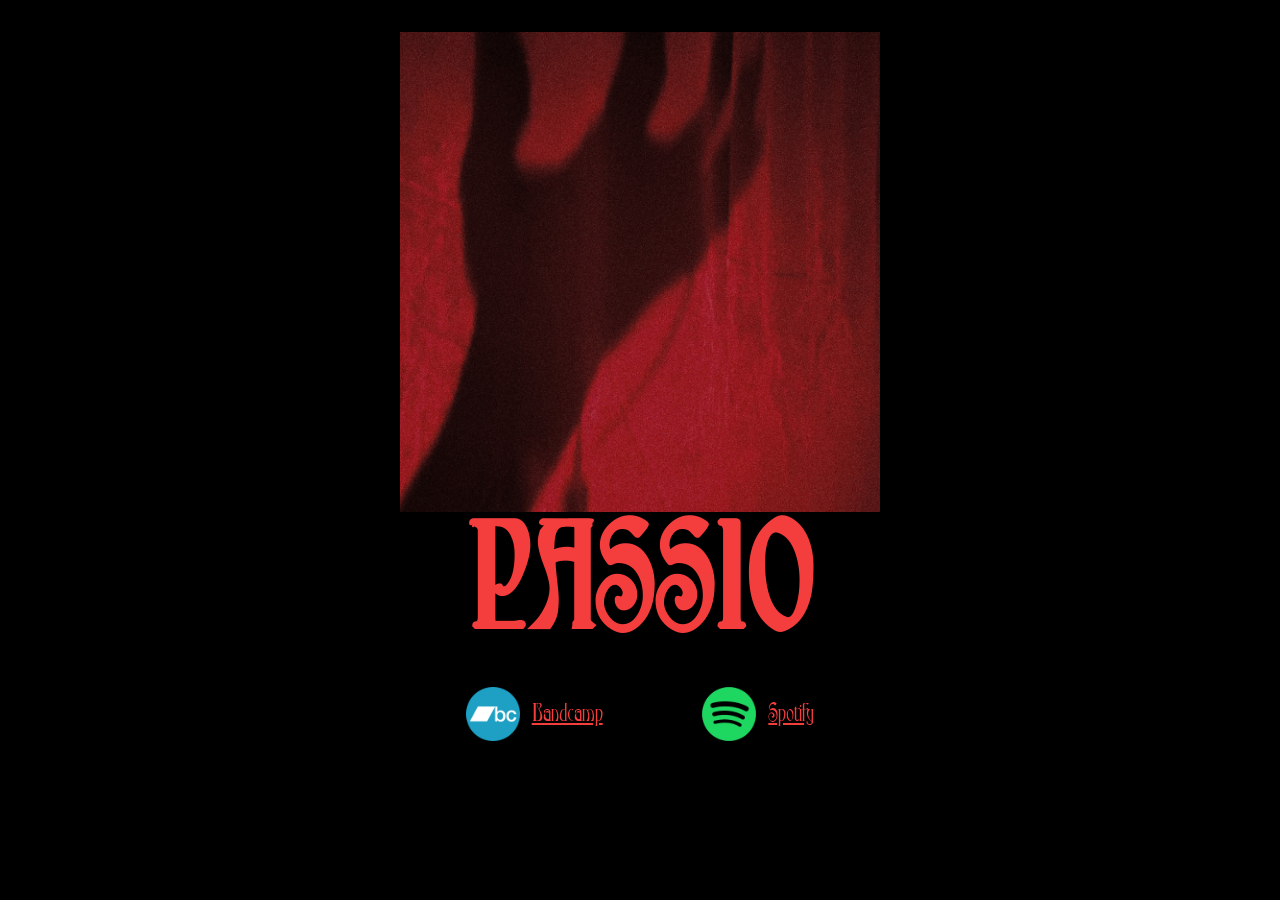
==== index.html @ 64fc3e7a "passio live updt" ====
<!doctype html>
<html lang="en">
  <head>
    <meta charset="UTF-8" />
    <meta name="viewport" content="width=device-width, initial-scale=1.0" />
    <link rel="stylesheet" href="passio-style.css" />

    <title>Kaikkivaltias</title>
  </head>
  <body>
    <main>
      <!--<h1 id="kaikkivaltias-title">Kaikkivaltias</h1>--->

      <img
        id="yxi-cover-img"
        style="margin-top: 1em"
        src="./img/HAND-SQUARE.jpg"
        alt="PASSIO"
      />

      <!-- iso Passio otsiko -->

        <h1 id="passio-title">Passio</h1>


      <!---kuuntelulinkit-->

      <div class="listen-links">
        <a href="https://kaikkivaltias.bandcamp.com"
          ><img src="./img/bancamp-logo.png" alt="bandcamp logo" />Bandcamp</a
        >
        <a href="https://open.spotify.com/album/5rtvjINGQxzu3dM5HLuq4K"
          ><img src="./img/spotify-logo.png" alt="Spotify logo" />Spotify</a
        >
      </div>

    </main>
  </body>

  <script>

    
    const passioCover = document.querySelector("#yxi-cover-img");

    passioCover.addEventListener("click", () => {
      window.location.href = "/passio-board.html";
    });

  
  </script>
</html>
---- passio-style.css ----
@font-face {
  font-family: "Ambrosia";
  src: url("./fonts/Ambrosia.ttf") format("truetype");
}

:root {
  --font-family: "Ambrosia", serif;
  --font-huge: 24px;
  --font-large: 18px;
  --font-regular: 16px;
  --font-small: 14px;

  --background-color: black;
  --title-text-color: #f43d3d;
  --text-color: black;
}

body {
  background-color: var(--background-color);
  font-family: var(--font-family);
}

a {
  font-family: var(--font-family);
  color: var(--title-text-color);
}

a:hover {
  color: blue;
}

h1,
h2,
h3,
h4 {
  color: var(--title-text-color);
  /*text-shadow: 3px 2px 5px black;*/
}

main {
  margin: auto;
  display: flex;
  flex-direction: column;
  align-items: center;
  max-width: 800px;
  font-size: var(--font-huge);
}

#yxi-cover-img {
  max-width: 60%;
}

#yxi-cover-img:hover {
  transition: 0.3s ease-in-out;
  cursor: pointer;
  scale: 1.05;
  border: 1px solid #f43d3d;

}

@media screen and (min-width: 2560px) {
  #yxi-cover-img {
    max-width: 100%;
  }
}

#yxi-text {
  width: 100%;
  height: 47px;
  display: flex;
  justify-content: space-between;
  position: relative;
  top: -2em !important;
  text-shadow: 2px 1px black !important;
}

@media screen and (min-width: 2560px) {
  #yxi-text {
    width: 100%;
  }
}

#passio-title {
  font-size: 140px;
  text-transform: uppercase;
  margin: 0;
}

@media screen and (max-width: 768px) {
  #passio-title {
    font-size: 120px;
  }
  
}

#yxi-input {
  max-width: 500px;
  font-size: var(--font-huge);
  border: 2px solid black;
  text-align: center;
  margin-top: -4em;
}

.yxi-manifesto {
  display: flex;
  justify-content: space-between;
      flex-direction: column;
}

.yxi-manifesto p {
  margin: 0;
  text-transform: uppercase;
}

.yxi-manifesto h3, h4 {
  font-style: italic;
      text-align: center;
}

.yxi-manifesto h4 {
  margin-top: 0;
}

.yxi-cross {
  display: flex;
  flex-direction: column;
  align-items: center;
  font-size: 40px;
}

.yxi-cross-vertical {
  width: 300px !important;
  display: flex !important;
  justify-content: space-between !important;
  margin-right: 12px;
}

.listen-links {
  width: 500px;
  display: flex;
  gap: 1em;
  align-items: center;
  align-content: center;
  justify-content: space-evenly;
  margin-top: 1em;
  margin-bottom: 1em;
}

.listen-links a {
  display: flex;
  flex-direction: row;
  align-items: center;
  gap: 0.5em;
}

.listen-links img {
  width: 54px;
  height: 54px;
}

@media screen and (max-width: 500px) {



  main h2 {
    width: 300px;
  }

  .listen-links {
    width: 300px;
    flex-wrap: wrap;
  }
}

footer {
  display: flex;
  flex-direction: column;
  align-items: center;
}
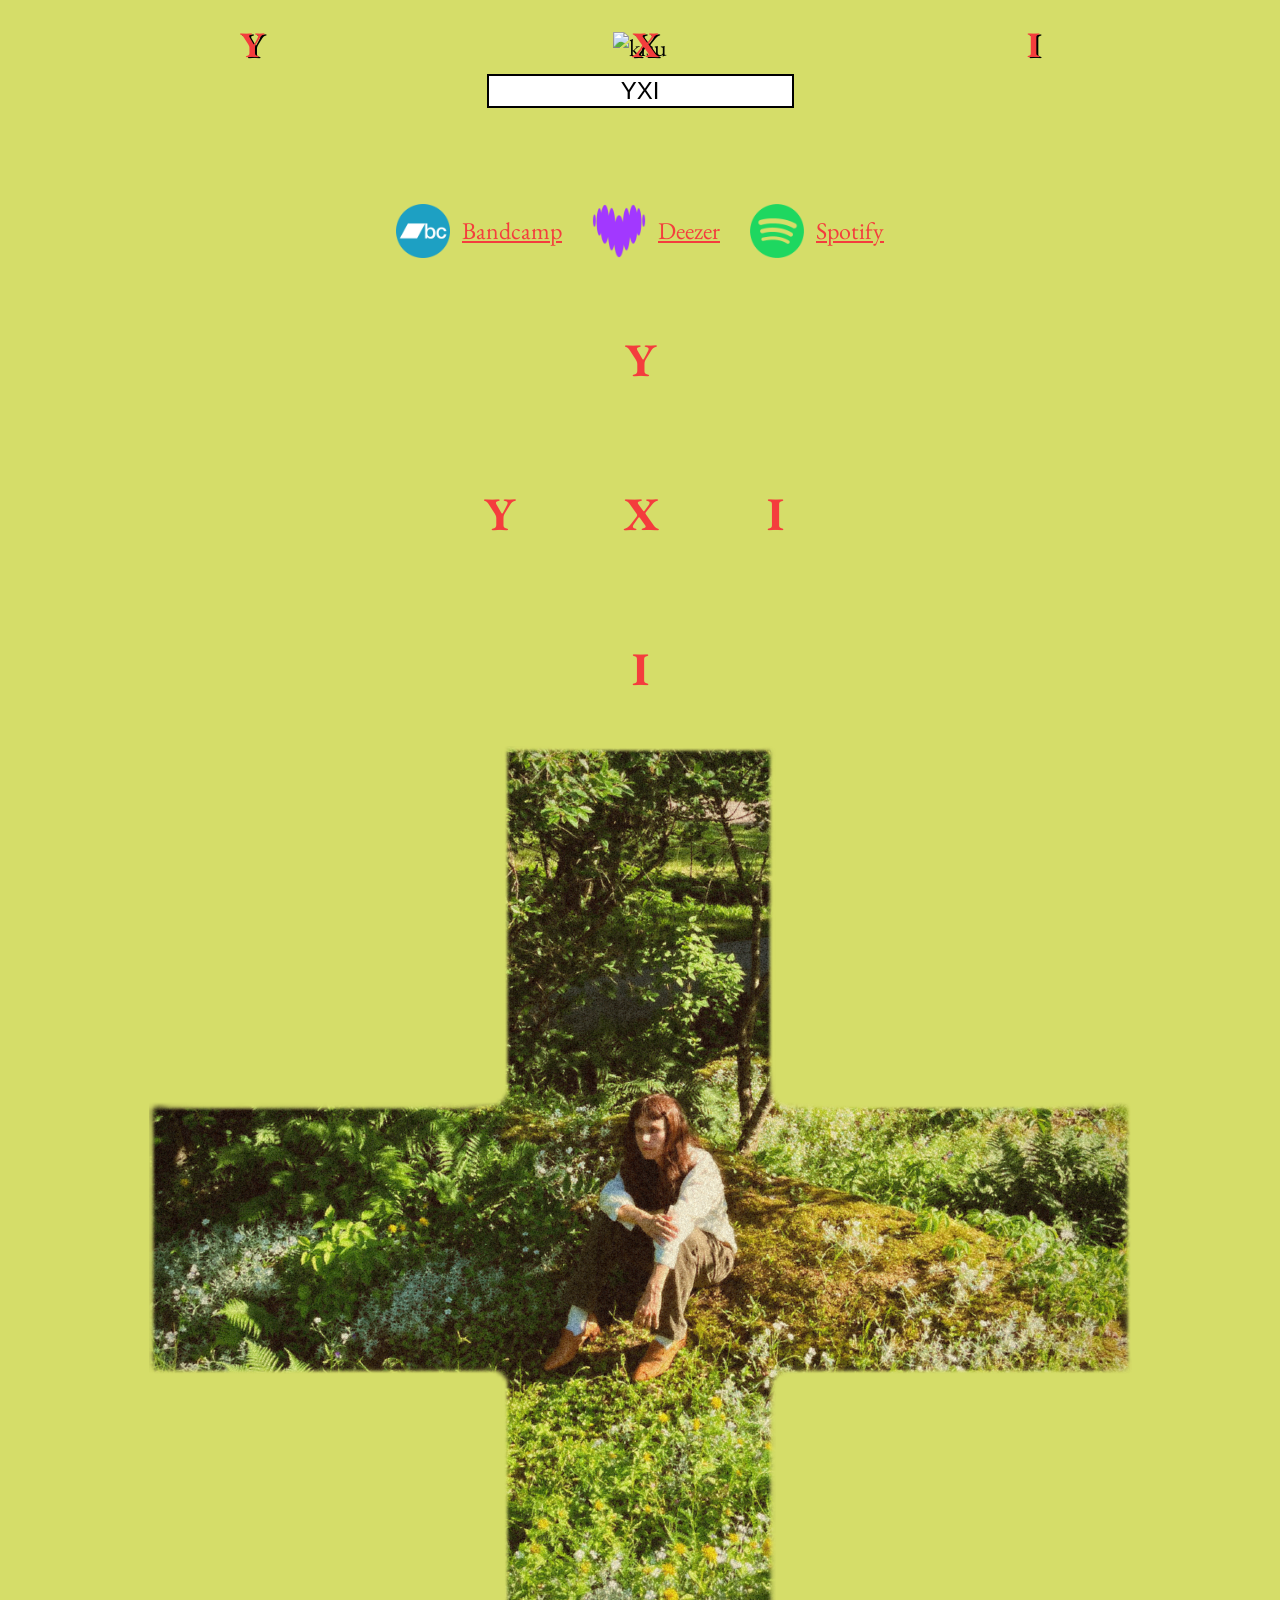
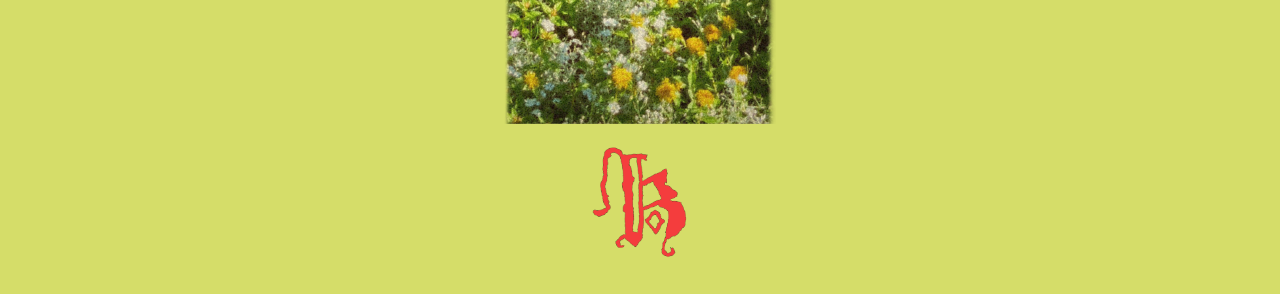
==== commit 0566b15b: "yxi to index" ====
--- a/index.html
+++ b/index.html
@@ -3,7 +3,7 @@
   <head>
     <meta charset="UTF-8" />
     <meta name="viewport" content="width=device-width, initial-scale=1.0" />
-    <link rel="stylesheet" href="passio-style.css" />
+    <link rel="stylesheet" href="style.css" />
 
     <title>Kaikkivaltias</title>
   </head>
@@ -11,16 +11,24 @@
     <main>
       <!--<h1 id="kaikkivaltias-title">Kaikkivaltias</h1>--->
 
+      
       <img
         id="yxi-cover-img"
         style="margin-top: 1em"
-        src="./img/HAND-SQUARE.jpg"
-        alt="PASSIO"
+        src="./img/kansiVaalogol.jpg"
+        alt="kisu"
       />
 
-      <!-- iso Passio otsiko -->
+      <!-- iso YXI otsiko -->
 
-        <h1 id="passio-title">Passio</h1>
+      <h2 id="yxi-text">
+        <span>Y</span>
+        <span>X</span>
+        <span>I</span>
+      </h2>
+
+      <input type="text" placeholder="YXI" id="yxi-input" value="YXI" />
+
 
 
       <!---kuuntelulinkit-->
@@ -29,23 +37,56 @@
         <a href="https://kaikkivaltias.bandcamp.com"
           ><img src="./img/bancamp-logo.png" alt="bandcamp logo" />Bandcamp</a
         >
-        <a href="https://open.spotify.com/album/5rtvjINGQxzu3dM5HLuq4K"
+        <a href=""
+          ><img src="./img/deezer-logo.png" alt="Deezer logo" />Deezer</a
+        >
+        <a href="https://open.spotify.com/album/3wa7VzBP1KGbEHPz05loNz"
           ><img src="./img/spotify-logo.png" alt="Spotify logo" />Spotify</a
         >
       </div>
 
+      
+      <!---yxi risti-->
+
+      <div class="yxi-cross">
+        <div><h3>Y</h3></div>
+        <h3 class="yxi-cross-vertical">
+          <span>Y</span>
+          <span>X</span>
+          <span>I</span>
+        </h3>
+        <div><h3>I</h3></div>
+      </div>
+
+    <img style="max-width: 1000px" src="./img/CROSS.png" alt="" />
+
+      <footer>
+       
+
+        <img style="max-width: 100px" src="./img/KPunane.png" alt="" />
+      </footer>
     </main>
   </body>
 
   <script>
+    const yxiText = document.querySelector("#yxi-text");
 
-    
-    const passioCover = document.querySelector("#yxi-cover-img");
+    const yxiInput = document.querySelector("#yxi-input");
 
-    passioCover.addEventListener("click", () => {
-      window.location.href = "/passio-board.html";
+    yxiInput.addEventListener("input", (event) => {
+      const inputValue = event.target.value.toUpperCase();
+      const letters = inputValue.split("");
+
+      yxiText.innerHTML = letters
+        .map((letter) => `<span>${letter}</span>`)
+        .join("");
     });
 
-  
+    const yxiAlbumCover = document.querySelector("#yxi-cover-img");
+
+    yxiAlbumCover.addEventListener("click", () => {
+      window.location.href = "/info.html";
+    });
+
   </script>
 </html>
--- a/style.css
+++ b/style.css
@@ -0,0 +1,158 @@
+@font-face {
+  font-family: "EB Garamond";
+  src: url("./fonts/EBGaramond-VariableFont_wght.ttf") format("truetype");
+}
+
+:root {
+  --font-family: "EB Garamond", serif;
+  --font-huge: 24px;
+  --font-large: 18px;
+  --font-regular: 16px;
+  --font-small: 14px;
+
+  --background-color: #d5dd69;
+  --title-text-color: #f43d3d;
+  --text-color: black;
+}
+
+body {
+  background-color: var(--background-color);
+  font-family: "EB Garamond", serif;
+}
+
+a {
+  font-family: "EB Garamond", serif;
+  color: var(--title-text-color);
+}
+
+a:hover {
+  color: blue;
+}
+
+h1,
+h2,
+h3,
+h4 {
+  color: var(--title-text-color);
+  /*text-shadow: 3px 2px 5px black;*/
+}
+
+main {
+  margin: auto;
+  display: flex;
+  flex-direction: column;
+  align-items: center;
+  max-width: 800px;
+  font-size: var(--font-huge);
+}
+
+#yxi-cover-img {
+  max-width: 100%;
+}
+
+@media screen and (min-width: 2560px) {
+  #yxi-cover-img {
+    max-width: 100%;
+  }
+}
+
+#yxi-text {
+  width: 100%;
+  height: 47px;
+  display: flex;
+  justify-content: space-between;
+  position: relative;
+  top: -2em !important;
+  text-shadow: 2px 1px black !important;
+}
+
+@media screen and (min-width: 2560px) {
+  #yxi-text {
+    width: 100%;
+  }
+}
+
+#yxi-input {
+  max-width: 500px;
+  font-size: var(--font-huge);
+  border: 2px solid black;
+  text-align: center;
+  margin-top: -4em;
+}
+
+.yxi-manifesto {
+  display: flex;
+  justify-content: space-between;
+      flex-direction: column;
+}
+
+.yxi-manifesto p {
+  margin: 0;
+  text-transform: uppercase;
+}
+
+.yxi-manifesto h3, h4 {
+  font-style: italic;
+      text-align: center;
+}
+
+.yxi-manifesto h4 {
+  margin-top: 0;
+}
+
+.yxi-cross {
+  display: flex;
+  flex-direction: column;
+  align-items: center;
+  font-size: 40px;
+}
+
+.yxi-cross-vertical {
+  width: 300px !important;
+  display: flex !important;
+  justify-content: space-between !important;
+  margin-right: 12px;
+}
+
+.listen-links {
+  width: 500px;
+  display: flex;
+  gap: 1em;
+  align-items: center;
+  align-content: center;
+  justify-content: space-evenly;
+  margin-top: 4em;
+  margin-bottom: 1em;
+}
+
+.listen-links a {
+  display: flex;
+  flex-direction: row;
+  align-items: center;
+  gap: 0.5em;
+}
+
+.listen-links img {
+  width: 54px;
+  height: 54px;
+}
+
+@media screen and (max-width: 500px) {
+
+
+
+  main h2 {
+    width: 300px;
+  }
+
+  .listen-links {
+    width: 300px;
+    flex-wrap: wrap;
+  }
+}
+
+footer {
+  display: flex;
+  flex-direction: column;
+  align-items: center;
+}
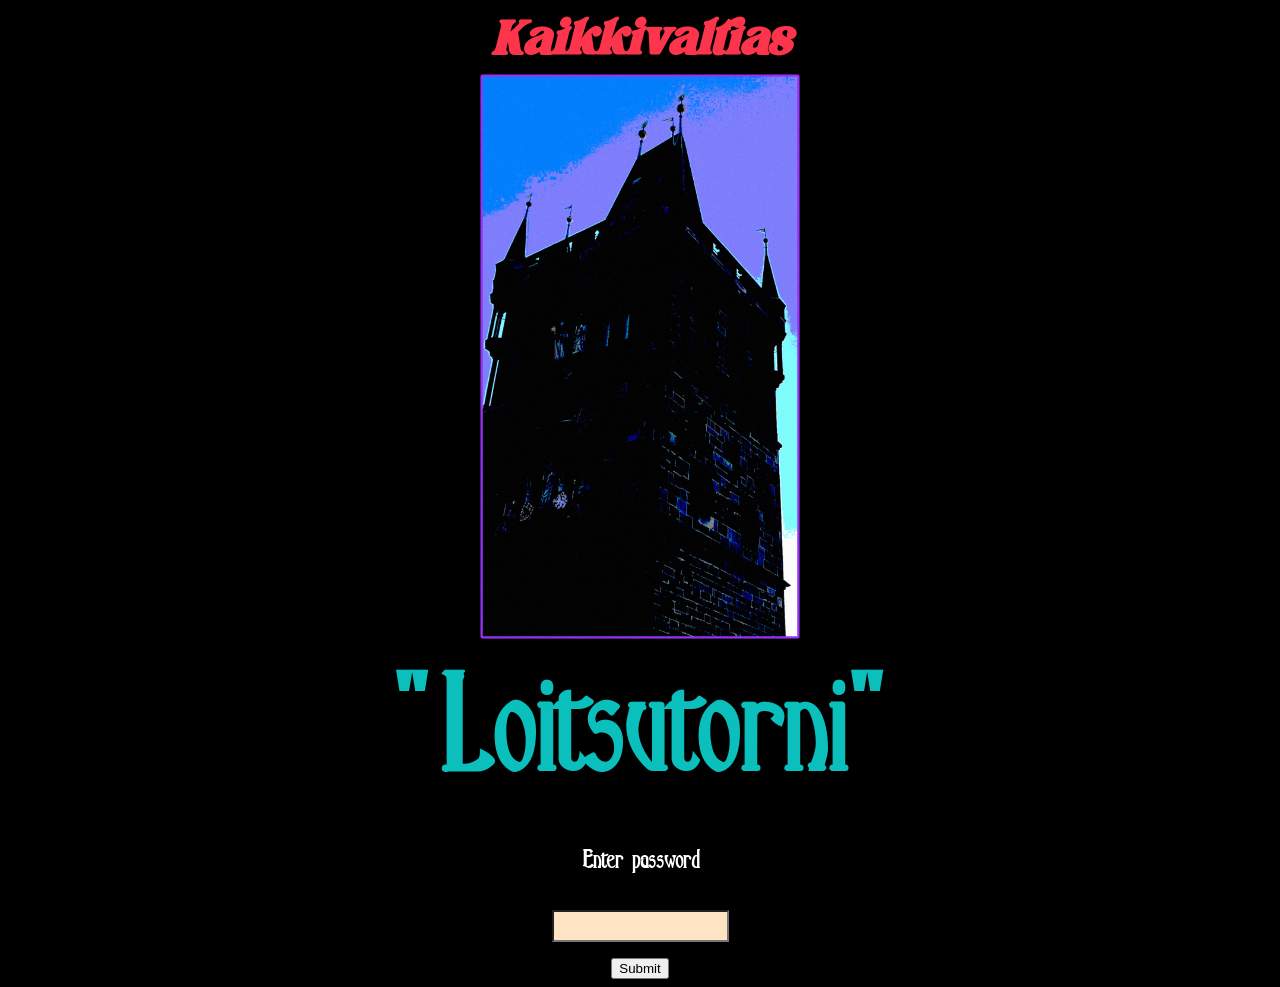
==== commit 1e4aaac3: "Add loitsutorni image to the project" ====
--- a/index.html
+++ b/index.html
@@ -1,92 +1,51 @@
-<!doctype html>
+<!DOCTYPE html>
 <html lang="en">
-  <head>
-    <meta charset="UTF-8" />
-    <meta name="viewport" content="width=device-width, initial-scale=1.0" />
-    <link rel="stylesheet" href="style.css" />
-
-    <title>Kaikkivaltias</title>
-  </head>
-  <body>
-    <main>
-      <!--<h1 id="kaikkivaltias-title">Kaikkivaltias</h1>--->
-
-      
-      <img
-        id="yxi-cover-img"
-        style="margin-top: 1em"
-        src="./img/kansiVaalogol.jpg"
-        alt="kisu"
-      />
-
-      <!-- iso YXI otsiko -->
-
-      <h2 id="yxi-text">
-        <span>Y</span>
-        <span>X</span>
-        <span>I</span>
-      </h2>
-
-      <input type="text" placeholder="YXI" id="yxi-input" value="YXI" />
+<head>
+  <meta charset="UTF-8">
+  <meta name="viewport" content="width=device-width, initial-scale=1.0">
+  <title>Kaikkivaltias</title>
+  <link rel="stylesheet" href="style.css">
+</head>
+<body>
+  
+<main>
+    <h1 id="kaikkivaltias-title">Kaikkivaltias</h1>
+  <div id="banner-image">
+    <img src="./img/loitsutorni.png" alt="loitsutorni cover art">
+  </div>
 
 
 
-      <!---kuuntelulinkit-->
+  <h1>"Loitsutorni"</h1>
 
-      <div class="listen-links">
-        <a href="https://kaikkivaltias.bandcamp.com"
-          ><img src="./img/bancamp-logo.png" alt="bandcamp logo" />Bandcamp</a
-        >
-        <a href=""
-          ><img src="./img/deezer-logo.png" alt="Deezer logo" />Deezer</a
-        >
-        <a href="https://open.spotify.com/album/3wa7VzBP1KGbEHPz05loNz"
-          ><img src="./img/spotify-logo.png" alt="Spotify logo" />Spotify</a
-        >
-      </div>
+  <div id="enter-password">
+    <h2>Enter password</h2>
+    <input type="text"> 
+    <button>Submit</button>
+  </div>
 
-      
-      <!---yxi risti-->
+</main>
 
-      <div class="yxi-cross">
-        <div><h3>Y</h3></div>
-        <h3 class="yxi-cross-vertical">
-          <span>Y</span>
-          <span>X</span>
-          <span>I</span>
-        </h3>
-        <div><h3>I</h3></div>
-      </div>
+</body>
 
-    <img style="max-width: 1000px" src="./img/CROSS.png" alt="" />
+<script>
 
-      <footer>
-       
+const button = document.querySelector('button');
+const input = document.querySelector('input');
 
-        <img style="max-width: 100px" src="./img/KPunane.png" alt="" />
-      </footer>
-    </main>
-  </body>
+const correctPasswords = [ 'kaikkivaltias', 'miekkamyrsky', 'vittu'];
 
-  <script>
-    const yxiText = document.querySelector("#yxi-text");
+button.addEventListener('click', () => {
+  const password = input.value;
+  if (correctPasswords.includes(password)) {
+    alert('Access granted!');
+    //redirect to another page
+    window.location.href = '/yxi.html';
+  } else {
+    alert('Access denied!');
+  }
+});
 
-    const yxiInput = document.querySelector("#yxi-input");
+</script>
 
-    yxiInput.addEventListener("input", (event) => {
-      const inputValue = event.target.value.toUpperCase();
-      const letters = inputValue.split("");
-
-      yxiText.innerHTML = letters
-        .map((letter) => `<span>${letter}</span>`)
-        .join("");
-    });
-
-    const yxiAlbumCover = document.querySelector("#yxi-cover-img");
-
-    yxiAlbumCover.addEventListener("click", () => {
-      window.location.href = "/info.html";
-    });
-
-  </script>
-</html>
+</html>
--- a/style.css
+++ b/style.css
@@ -1,158 +1,67 @@
 @font-face {
-  font-family: "EB Garamond";
-  src: url("./fonts/EBGaramond-VariableFont_wght.ttf") format("truetype");
+  font-family: Ambrosia;
+  src: url(./fonts/Ambrosia.ttf);
+}
+
+@font-face {
+  font-family: Flagfies;
+  src: url(./fonts/Flagfies.otf);
 }
 
 :root {
-  --font-family: "EB Garamond", serif;
-  --font-huge: 24px;
-  --font-large: 18px;
-  --font-regular: 16px;
-  --font-small: 14px;
-
-  --background-color: #d5dd69;
-  --title-text-color: #f43d3d;
-  --text-color: black;
+  --color-red: #fc354c;
+  --color-blue: #0abfbc;
 }
 
 body {
-  background-color: var(--background-color);
-  font-family: "EB Garamond", serif;
-}
-
-a {
-  font-family: "EB Garamond", serif;
-  color: var(--title-text-color);
-}
-
-a:hover {
-  color: blue;
-}
-
-h1,
-h2,
-h3,
-h4 {
-  color: var(--title-text-color);
-  /*text-shadow: 3px 2px 5px black;*/
+  background-color: black;
+  color: white;
+  display: flex;
 }
 
 main {
   margin: auto;
+  font-family: Ambrosia;
   display: flex;
   flex-direction: column;
   align-items: center;
-  max-width: 800px;
-  font-size: var(--font-huge);
+  max-width: 100vw;
 }
 
-#yxi-cover-img {
-  max-width: 100%;
+#kaikkivaltias-title {
+  font-family: Flagfies;
+ font-style: italic;
+  color: var(--color-red);
+  font-size: 3em;
 }
 
-@media screen and (min-width: 2560px) {
-  #yxi-cover-img {
-    max-width: 100%;
-  }
+main h1 {
+  font-size: 8em;
+  color: var(--color-blue);
+  margin-top: 0.2em;
+  margin-bottom: 0.2em;
 }
 
-#yxi-text {
-  width: 100%;
-  height: 47px;
+#banner-image img {
   display: flex;
-  justify-content: space-between;
-  position: relative;
-  top: -2em !important;
-  text-shadow: 2px 1px black !important;
+  justify-content: center;
+  align-items: center;
+  width: 20em;
 }
 
-@media screen and (min-width: 2560px) {
-  #yxi-text {
-    width: 100%;
-  }
-}
-
-#yxi-input {
-  max-width: 500px;
-  font-size: var(--font-huge);
-  border: 2px solid black;
-  text-align: center;
-  margin-top: -4em;
-}
-
-.yxi-manifesto {
-  display: flex;
-  justify-content: space-between;
-      flex-direction: column;
-}
-
-.yxi-manifesto p {
-  margin: 0;
-  text-transform: uppercase;
-}
-
-.yxi-manifesto h3, h4 {
-  font-style: italic;
-      text-align: center;
-}
-
-.yxi-manifesto h4 {
-  margin-top: 0;
-}
-
-.yxi-cross {
+#enter-password {
   display: flex;
   flex-direction: column;
   align-items: center;
-  font-size: 40px;
+  gap: 1em;
 }
 
-.yxi-cross-vertical {
-  width: 300px !important;
-  display: flex !important;
-  justify-content: space-between !important;
-  margin-right: 12px;
+#enter-password input {
+  border: 1px 1px solid blue;
+  background-color:bisque;
+  height: 2em;
 }
 
-.listen-links {
-  width: 500px;
-  display: flex;
-  gap: 1em;
-  align-items: center;
-  align-content: center;
-  justify-content: space-evenly;
-  margin-top: 4em;
-  margin-bottom: 1em;
-}
+#enter-password button {
 
-.listen-links a {
-  display: flex;
-  flex-direction: row;
-  align-items: center;
-  gap: 0.5em;
-}
-
-.listen-links img {
-  width: 54px;
-  height: 54px;
-}
-
-@media screen and (max-width: 500px) {
-
-
-
-  main h2 {
-    width: 300px;
-  }
-
-  .listen-links {
-    width: 300px;
-    flex-wrap: wrap;
-  }
-}
-
-footer {
-  display: flex;
-  flex-direction: column;
-  align-items: center;
-}
+}
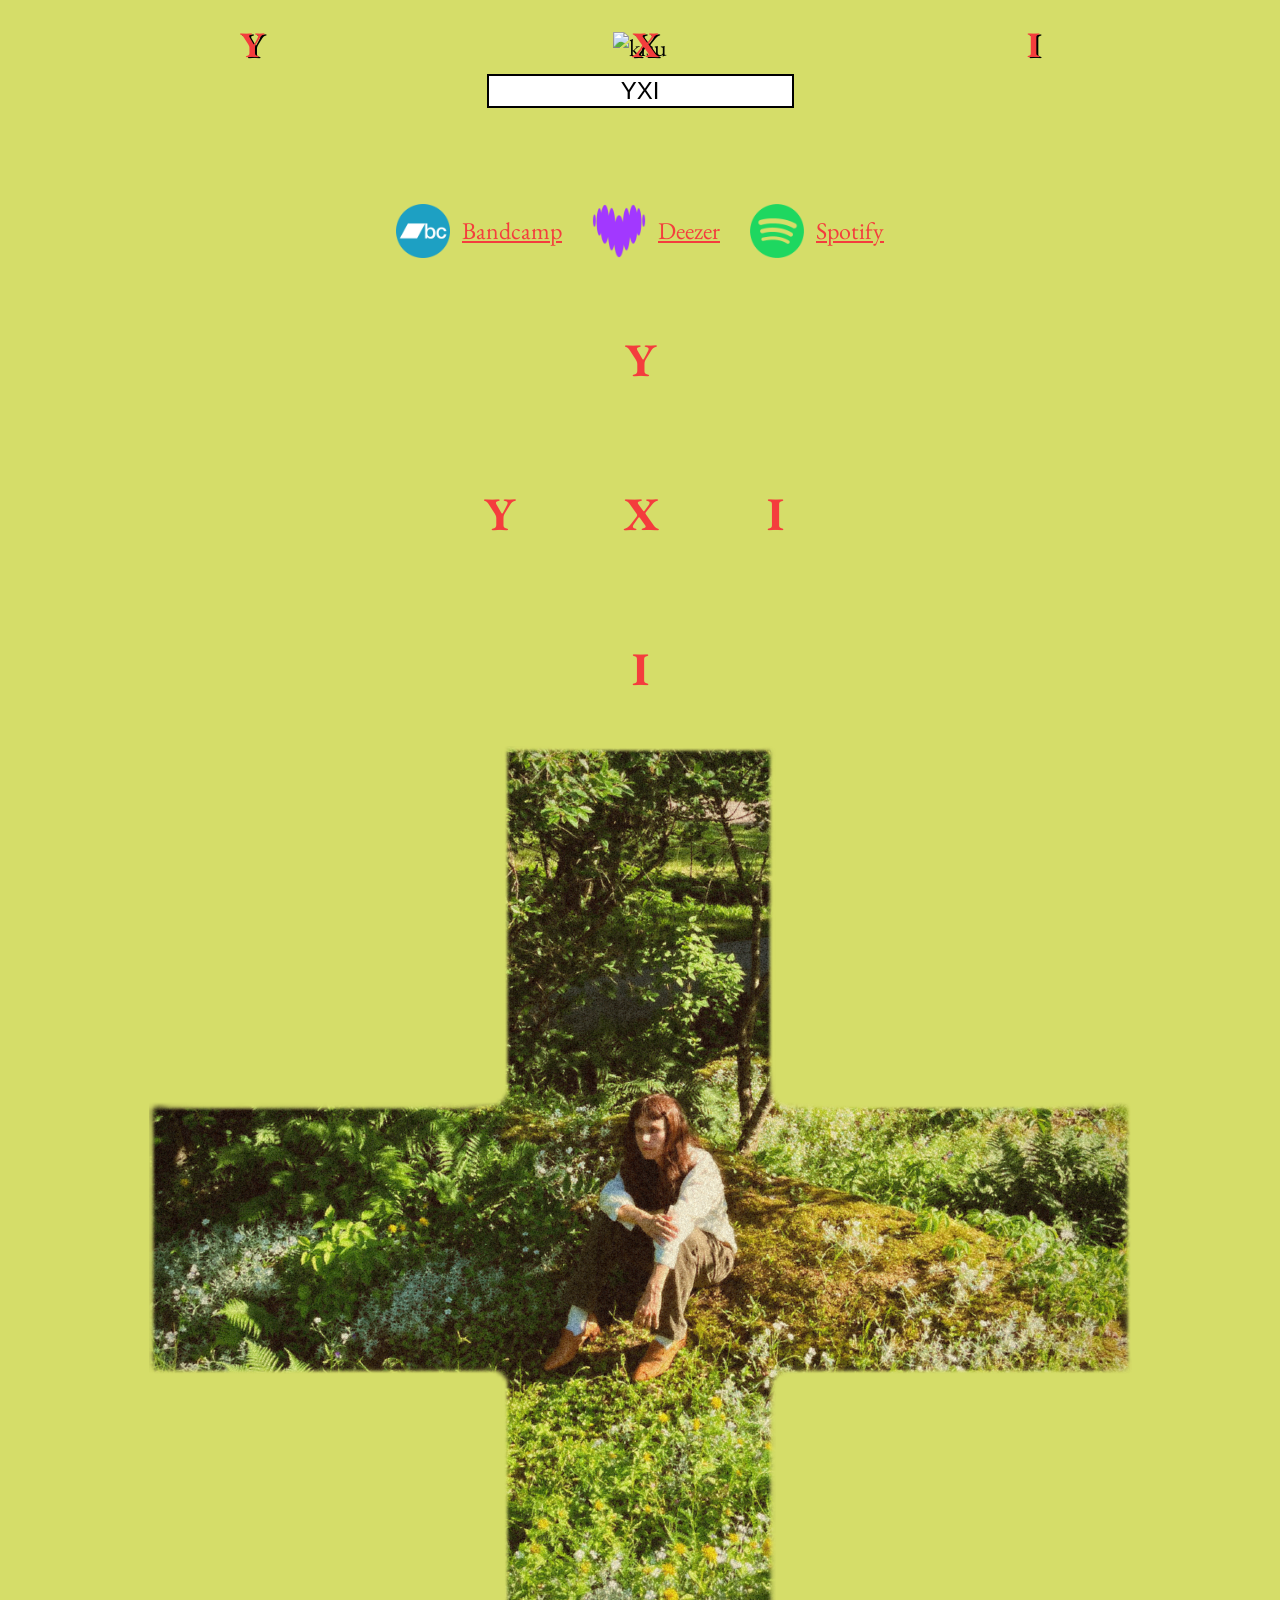
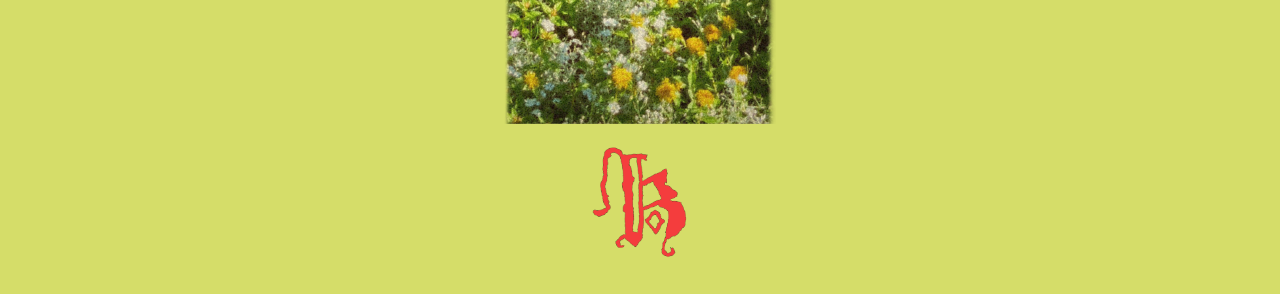
==== commit 5b038540: "yxi sivu liveks" ====
--- a/index.html
+++ b/index.html
@@ -1,51 +1,92 @@
-<!DOCTYPE html>
+<!doctype html>
 <html lang="en">
-<head>
-  <meta charset="UTF-8">
-  <meta name="viewport" content="width=device-width, initial-scale=1.0">
-  <title>Kaikkivaltias</title>
-  <link rel="stylesheet" href="style.css">
-</head>
-<body>
-  
-<main>
-    <h1 id="kaikkivaltias-title">Kaikkivaltias</h1>
-  <div id="banner-image">
-    <img src="./img/loitsutorni.png" alt="loitsutorni cover art">
-  </div>
+  <head>
+    <meta charset="UTF-8" />
+    <meta name="viewport" content="width=device-width, initial-scale=1.0" />
+    <link rel="stylesheet" href="yxi-style.css" />
+
+    <title>Kaikkivaltias</title>
+  </head>
+  <body>
+    <main>
+      <!--<h1 id="kaikkivaltias-title">Kaikkivaltias</h1>--->
+
+      
+      <img
+        id="yxi-cover-img"
+        style="margin-top: 1em"
+        src="./img/kansiVaalogol.jpg"
+        alt="kisu"
+      />
+
+      <!-- iso YXI otsiko -->
+
+      <h2 id="yxi-text">
+        <span>Y</span>
+        <span>X</span>
+        <span>I</span>
+      </h2>
+
+      <input type="text" placeholder="YXI" id="yxi-input" value="YXI" />
 
 
 
-  <h1>"Loitsutorni"</h1>
+      <!---kuuntelulinkit-->
 
-  <div id="enter-password">
-    <h2>Enter password</h2>
-    <input type="text"> 
-    <button>Submit</button>
-  </div>
+      <div class="listen-links">
+        <a href="https://kaikkivaltias.bandcamp.com"
+          ><img src="./img/bancamp-logo.png" alt="bandcamp logo" />Bandcamp</a
+        >
+        <a href=""
+          ><img src="./img/deezer-logo.png" alt="Deezer logo" />Deezer</a
+        >
+        <a href="https://open.spotify.com/album/3wa7VzBP1KGbEHPz05loNz"
+          ><img src="./img/spotify-logo.png" alt="Spotify logo" />Spotify</a
+        >
+      </div>
 
-</main>
+      
+      <!---yxi risti-->
 
-</body>
+      <div class="yxi-cross">
+        <div><h3>Y</h3></div>
+        <h3 class="yxi-cross-vertical">
+          <span>Y</span>
+          <span>X</span>
+          <span>I</span>
+        </h3>
+        <div><h3>I</h3></div>
+      </div>
 
-<script>
+    <img style="max-width: 1000px" src="./img/CROSS.png" alt="" />
 
-const button = document.querySelector('button');
-const input = document.querySelector('input');
+      <footer>
+       
 
-const correctPasswords = [ 'kaikkivaltias', 'miekkamyrsky', 'vittu'];
+        <img style="max-width: 100px" src="./img/KPunane.png" alt="" />
+      </footer>
+    </main>
+  </body>
 
-button.addEventListener('click', () => {
-  const password = input.value;
-  if (correctPasswords.includes(password)) {
-    alert('Access granted!');
-    //redirect to another page
-    window.location.href = '/yxi.html';
-  } else {
-    alert('Access denied!');
-  }
-});
+  <script>
+    const yxiText = document.querySelector("#yxi-text");
 
-</script>
+    const yxiInput = document.querySelector("#yxi-input");
 
-</html>+    yxiInput.addEventListener("input", (event) => {
+      const inputValue = event.target.value.toUpperCase();
+      const letters = inputValue.split("");
+
+      yxiText.innerHTML = letters
+        .map((letter) => `<span>${letter}</span>`)
+        .join("");
+    });
+
+    const yxiAlbumCover = document.querySelector("#yxi-cover-img");
+
+    yxiAlbumCover.addEventListener("click", () => {
+      window.location.href = "/info.html";
+    });
+
+  </script>
+</html>
--- a/yxi-style.css
+++ b/yxi-style.css
@@ -0,0 +1,165 @@
+@font-face {
+  font-family: "EB Garamond";
+  src: url("./fonts/EBGaramond-VariableFont_wght.ttf") format("truetype");
+}
+
+:root {
+  --font-family: "EB Garamond", serif;
+  --font-huge: 24px;
+  --font-large: 18px;
+  --font-regular: 16px;
+  --font-small: 14px;
+
+  --background-color: #d5dd69;
+  --title-text-color: #f43d3d;
+  --text-color: black;
+}
+
+body {
+  background-color: var(--background-color);
+  font-family: "EB Garamond", serif;
+}
+
+a {
+  font-family: "EB Garamond", serif;
+  color: var(--title-text-color);
+}
+
+a:hover {
+  color: blue;
+}
+
+h1,
+h2,
+h3,
+h4 {
+  color: var(--title-text-color);
+  /*text-shadow: 3px 2px 5px black;*/
+}
+
+main {
+  margin: auto;
+  display: flex;
+  flex-direction: column;
+  align-items: center;
+  max-width: 800px;
+  font-size: var(--font-huge);
+}
+
+#yxi-cover-img {
+  max-width: 100%;
+}
+
+#yxi-cover-img:hover {
+  transition: transform 0.5s ease-in-out;
+  border: 1px solid black;
+  box-shadow: 2px 2px black;
+  cursor: pointer;
+}
+
+@media screen and (min-width: 2560px) {
+  #yxi-cover-img {
+    max-width: 100%;
+  }
+}
+
+#yxi-text {
+  width: 100%;
+  height: 47px;
+  display: flex;
+  justify-content: space-between;
+  position: relative;
+  top: -2em !important;
+  text-shadow: 2px 1px black !important;
+}
+
+@media screen and (min-width: 2560px) {
+  #yxi-text {
+    width: 100%;
+  }
+}
+
+#yxi-input {
+  max-width: 500px;
+  font-size: var(--font-huge);
+  border: 2px solid black;
+  text-align: center;
+  margin-top: -4em;
+}
+
+.yxi-manifesto {
+  display: flex;
+  justify-content: space-between;
+      flex-direction: column;
+}
+
+.yxi-manifesto p {
+  margin: 0;
+  text-transform: uppercase;
+}
+
+.yxi-manifesto h3, h4 {
+  font-style: italic;
+      text-align: center;
+}
+
+.yxi-manifesto h4 {
+  margin-top: 0;
+}
+
+.yxi-cross {
+  display: flex;
+  flex-direction: column;
+  align-items: center;
+  font-size: 40px;
+}
+
+.yxi-cross-vertical {
+  width: 300px !important;
+  display: flex !important;
+  justify-content: space-between !important;
+  margin-right: 12px;
+}
+
+.listen-links {
+  width: 500px;
+  display: flex;
+  gap: 1em;
+  align-items: center;
+  align-content: center;
+  justify-content: space-evenly;
+  margin-top: 4em;
+  margin-bottom: 1em;
+}
+
+.listen-links a {
+  display: flex;
+  flex-direction: row;
+  align-items: center;
+  gap: 0.5em;
+}
+
+.listen-links img {
+  width: 54px;
+  height: 54px;
+}
+
+@media screen and (max-width: 500px) {
+
+
+
+  main h2 {
+    width: 300px;
+  }
+
+  .listen-links {
+    width: 300px;
+    flex-wrap: wrap;
+  }
+}
+
+footer {
+  display: flex;
+  flex-direction: column;
+  align-items: center;
+}
